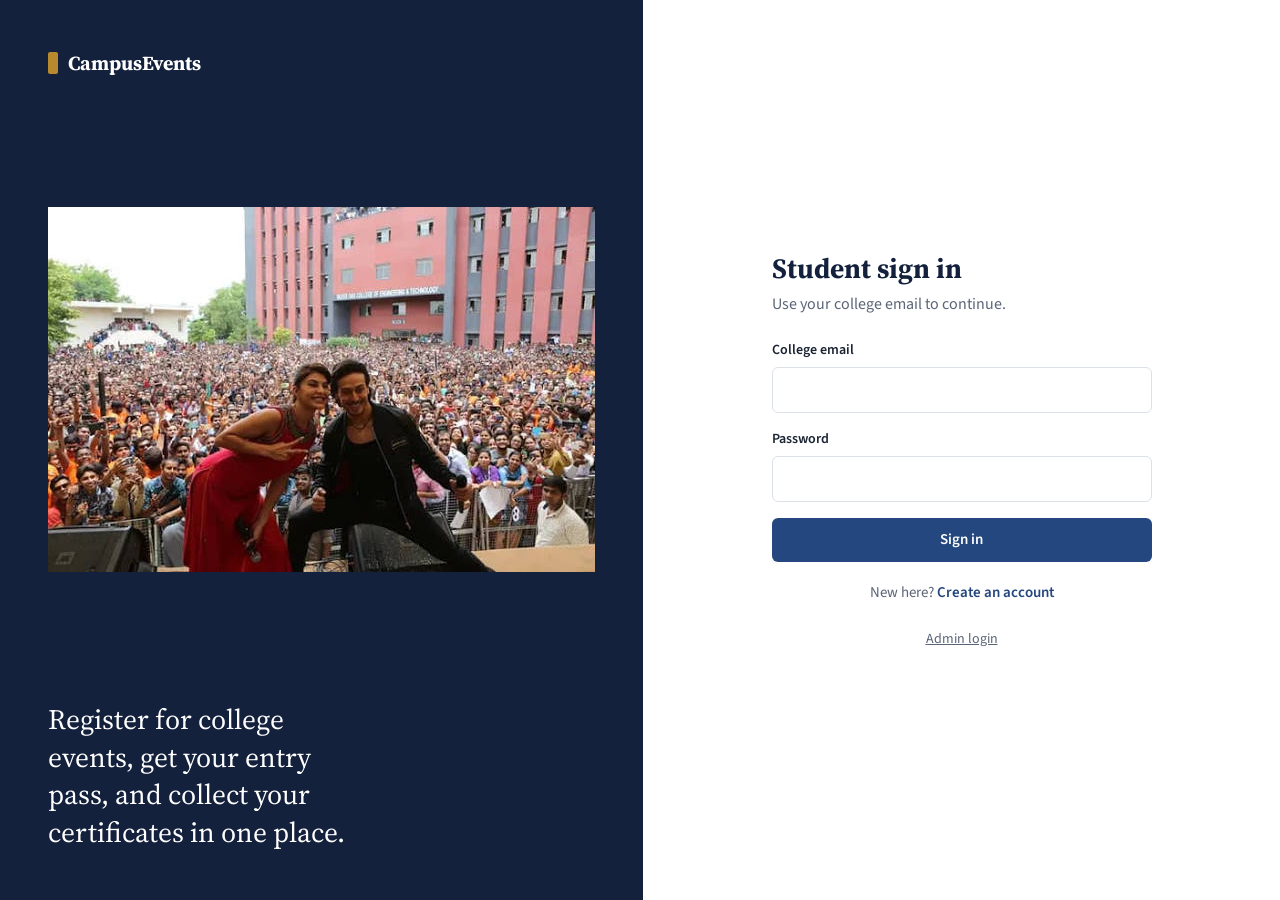
==== index.html @ 18488d8f "Add files via upload" ====
<!DOCTYPE html>
<html lang="en">
<head>
  <meta charset="UTF-8">
  <meta name="viewport" content="width=device-width, initial-scale=1.0">
  <meta name="description" content="Browse campus events, register, and keep your entry passes and certificates in one place.">
  <title>CampusEvents — Silver Oak University</title>
  <link rel="preconnect" href="https://fonts.googleapis.com">
  <link rel="preconnect" href="https://fonts.gstatic.com" crossorigin>
  <link href="https://fonts.googleapis.com/css2?family=Cinzel:wght@600;700&family=Source+Sans+3:wght@400;500;600&family=Source+Serif+4:ital,wght@0,600;0,700;1,600&display=swap" rel="stylesheet">
  <link rel="stylesheet" href="style.css">
</head>
<body>

  <!-- Auth screen -->
  <main id="auth-screen">
    <section class="auth-aside" aria-hidden="true">
      <div class="brand brand-light"><span class="brand-mark"></span>CampusEvents</div><br>
      <img src="./images/images.png" alt="Event picture"><br>
      <p class="auth-tagline">Register for college events, get your entry pass, and collect your certificates in one place.</p>
    </section>
    <section class="auth-panel">
      <div class="auth-card">
        <div class="brand brand-dark auth-brand-mobile"><span class="brand-mark"></span>CampusEvents</div>
        <h1 id="auth-title">Student sign in</h1>
        <p class="auth-sub" id="auth-sub">Use your college email to continue.</p>
        <div id="auth-notice" class="notice hidden" role="status"></div>
        <form id="auth-form" novalidate>
          <div class="field hidden" id="auth-name-field">
            <label for="auth-name">Full name</label>
            <input type="text" id="auth-name" autocomplete="name" placeholder="Enter your full name">
          </div>
          <div class="field">
            <label for="auth-email">College email</label>
            <input type="email" id="auth-email" autocomplete="email" required>
          </div>
          <div class="field">
            <label for="auth-password">Password</label>
            <input type="password" id="auth-password" autocomplete="current-password" minlength="6" required>
          </div>
          <div id="auth-error" class="form-error" role="alert"></div>
          <button type="submit" id="auth-btn" class="btn btn-primary btn-block">Sign in</button>
        </form>
        <p class="auth-toggle-row">
          <span id="auth-toggle-text">New here?</span>
          <button type="button" id="auth-toggle" class="link-btn">Create an account</button>
        </p>
        <p class="auth-switch"><a href="admin.html">Admin login</a></p>
      </div>
    </section>
  </main>

  <!-- Main app -->
  <div id="main-app" class="hidden">
    <header class="site-header">
      <div class="nav-content">
        <div class="brand brand-light"><span class="brand-mark"></span>CampusEvents</div>
        <div class="nav-user">
          <span id="user-display" class="user-display"></span>
          <button id="nav-logout" class="btn btn-outline-light btn-sm">Sign out</button>
        </div>
      </div>
    </header>

    <div class="container">
      <!-- Student view -->
      <div id="student-view">
        <div class="section-head">
          <h2>Welcome, <span id="student-greeting-name">Student</span></h2>
          <p class="muted">Browse upcoming events and register to receive your entry pass.</p>
        </div>
        <div class="grid" id="events-grid"></div>

        <div class="section-head section-gap">
          <h2>My passes and certificates</h2>
          <p class="muted">Show your pass at entry. Your Silver Oak University certificate is issued once attendance is marked.</p>
        </div>
        <div class="grid" id="passes-grid"></div>
      </div>
    </div>
  </div>

  <!-- UPI Payment Modal -->
  <div id="payment-modal" class="modal hidden" role="dialog" aria-modal="true" aria-labelledby="pay-modal-title">
    <div class="modal-content payment-modal-content">
      <h3 id="pay-modal-title">Complete Event Payment</h3>
      <p class="muted" id="pay-modal-subtitle">Scan the UPI QR code or tap Pay via UPI App.</p>

      <div class="upi-box">
        <div class="upi-amount" id="pay-modal-amount">₹0</div>
        <img id="pay-qr-img" src="" alt="UPI QR Code" class="upi-qr">
        <div class="upi-id-row">
          <span id="pay-upi-id" class="upi-id-text"></span>
          <button type="button" id="copy-upi-btn" class="btn btn-ghost btn-sm">Copy UPI ID</button>
        </div>
        <a id="upi-deep-link" href="#" class="btn btn-outline-primary btn-block upi-app-btn">Open UPI App (GPay / PhonePe / Paytm)</a>
      </div>

      <form id="payment-form" novalidate>
        <div class="field">
          <label for="utr-input">12-digit UPI Transaction / UTR ID</label>
          <input type="text" id="utr-input" placeholder="e.g. 412345678901" minlength="8" maxlength="30" required>
        </div>
        <div id="pay-error" class="form-error" role="alert"></div>
        <div class="modal-actions">
          <button type="button" id="pay-cancel-btn" class="btn btn-ghost">Cancel</button>
          <button type="submit" id="pay-submit-btn" class="btn btn-primary">Submit for Verification</button>
        </div>
      </form>
    </div>
  </div>

  <!-- Certificate Preview & Download Modal -->
  <div id="cert-modal" class="modal hidden" role="dialog" aria-modal="true" aria-labelledby="cert-modal-title">
    <div class="modal-content cert-modal-content">
      <div class="cert-modal-header">
        <div>
          <h3 id="cert-modal-title">Official Participation Certificate</h3>
          <p class="muted" style="margin:0;">Issued by Silver Oak University to <strong id="cert-recipient-label"></strong></p>
        </div>
        <button type="button" id="cert-close-btn" class="btn btn-ghost btn-sm">Close</button>
      </div>

      <div class="cert-canvas-wrap">
        <canvas id="cert-canvas" width="1400" height="990"></canvas>
      </div>

      <div class="modal-actions cert-actions">
        <button type="button" id="cert-download-png" class="btn btn-primary">Download PNG (High-Res)</button>
        <button type="button" id="cert-print-pdf" class="btn btn-outline-primary">Save as PDF / Print</button>
      </div>
    </div>
  </div>

  <div id="toast-region" class="toast-region" aria-live="polite" aria-atomic="false"></div>

  <script type="module" src="app.js"></script>
</body>
</html>
---- style.css ----
:root {
  --navy: #14213D;
  --navy-2: #1D3157;
  --primary: #24477F;
  --primary-hover: #1B3862;
  --gold: #B8892D;
  --bg: #F4F6F9;
  --surface: #FFFFFF;
  --text: #1B2433;
  --muted: #5B6577;
  --border: #DCE1E8;
  --success: #1B7F4B;
  --success-bg: #E6F4EC;
  --danger: #B42318;
  --danger-bg: #FDECEA;
  --warning: #9A6700;
  --warning-bg: #FFF8C5;
  --radius: 6px;
  --font-body: 'Source Sans 3', 'Segoe UI', system-ui, -apple-system, sans-serif;
  --font-head: 'Source Serif 4', Georgia, 'Times New Roman', serif;
}

*, *::before, *::after { box-sizing: border-box; }
* { margin: 0; padding: 0; }
html { -webkit-text-size-adjust: 100%; }
body {
  background: var(--bg);
  color: var(--text);
  font-family: var(--font-body);
  font-size: 1rem;
  line-height: 1.5;
  min-height: 100vh;
}
.hidden { display: none !important; }

h1, h2, h3 { font-family: var(--font-head); color: var(--navy); line-height: 1.25; }
h1 { font-size: 1.75rem; }
h2 { font-size: 1.375rem; }
h3 { font-size: 1.125rem; }
.muted { color: var(--muted); font-size: 0.9375rem; }

:focus-visible { outline: 2px solid var(--primary); outline-offset: 2px; }

/* Buttons */
.btn {
  display: inline-flex; align-items: center; justify-content: center; gap: 0.5rem;
  font: inherit; font-weight: 600; font-size: 0.9375rem;
  padding: 0.625rem 1.125rem;
  border-radius: var(--radius); border: 1px solid transparent;
  cursor: pointer; transition: background 0.15s, border-color 0.15s, color 0.15s;
  text-decoration: none;
}
.btn:disabled { opacity: 0.6; cursor: not-allowed; }
.btn-block { width: 100%; }
.btn-sm { padding: 0.375rem 0.75rem; font-size: 0.875rem; }
.btn-xs { padding: 0.25rem 0.55rem; font-size: 0.8125rem; gap: 0.35rem; }
.btn-primary { background: var(--primary); color: #fff; }
.btn-primary:hover:not(:disabled) { background: var(--primary-hover); }
.btn-outline-primary { background: transparent; color: var(--primary); border-color: var(--primary); }
.btn-outline-primary:hover:not(:disabled) { background: #E8EEF8; }
.btn-success { background: var(--success); color: #fff; }
.btn-success:hover:not(:disabled) { background: #14633A; }
.btn-danger { background: var(--danger); color: #fff; }
.btn-danger:hover:not(:disabled) { background: #911B12; }
.btn-warning { background: var(--warning-bg); color: var(--warning); border-color: #EBD39A; }
.btn-ghost { background: transparent; color: var(--text); border-color: var(--border); }
.btn-ghost:hover:not(:disabled) { background: var(--bg); }
.btn-outline-light { background: transparent; color: #fff; border-color: rgba(255,255,255,0.35); }
.btn-outline-light:hover { background: rgba(255,255,255,0.1); }
.link-btn { background: none; border: none; padding: 0; font: inherit; font-weight: 600; color: var(--primary); cursor: pointer; }
.link-btn:hover { text-decoration: underline; }

/* Forms */
.field { display: flex; flex-direction: column; gap: 0.375rem; margin-bottom: 1rem; }
.field label { font-size: 0.875rem; font-weight: 600; color: var(--text); }
input {
  font: inherit; width: 100%;
  padding: 0.625rem 0.75rem;
  border: 1px solid var(--border); border-radius: var(--radius);
  background: #fff; color: var(--text);
}
input:focus { outline: none; border-color: var(--primary); box-shadow: 0 0 0 3px rgba(36,71,127,0.15); }
.form-error { color: var(--danger); font-size: 0.875rem; min-height: 0; margin-bottom: 0.75rem; }
.form-error:empty { display: none; }

/* Brand */
.brand { display: flex; align-items: center; gap: 0.625rem; font-family: var(--font-head); font-weight: 700; font-size: 1.25rem; }
.brand-light { color: #fff; }
.brand-dark { color: var(--navy); }
.brand-mark { width: 10px; height: 22px; background: var(--gold); border-radius: 2px; display: inline-block; }

/* Auth */
#auth-screen { min-height: 100vh; display: grid; grid-template-columns: 1fr 1fr; }
.auth-aside { background: var(--navy); color: #fff; padding: 3rem; display: flex; flex-direction: column; justify-content: space-between; }
.auth-tagline { font-family: var(--font-head); font-size: 1.75rem; line-height: 1.35; max-width: 22ch; }
.auth-panel { display: flex; align-items: center; justify-content: center; padding: 2rem; background: var(--surface); }
.auth-card { width: 100%; max-width: 380px; }
.auth-brand-mobile { display: none; margin-bottom: 2rem; }
.auth-sub { color: var(--muted); margin: 0.375rem 0 1.5rem; }
.auth-toggle-row { margin-top: 1.25rem; font-size: 0.9375rem; color: var(--muted); text-align: center; }

/* Header */
.site-header { background: var(--navy); color: #fff; }
.nav-content { max-width: 1080px; margin: 0 auto; padding: 0 2rem; height: 64px; display: flex; align-items: center; gap: 2rem; }
.nav-user { display: flex; align-items: center; gap: 1rem; margin-left: auto; }
.user-display { font-size: 0.875rem; color: rgba(255,255,255,0.85); max-width: 280px; overflow: hidden; text-overflow: ellipsis; white-space: nowrap; }

/* Layout */
.container { max-width: 1080px; margin: 0 auto; padding: 2.5rem 2rem 4rem; }
.section-head { margin-bottom: 1.25rem; }
.section-head h2 { margin-bottom: 0.25rem; }
.section-head-flex { display: flex; justify-content: space-between; align-items: flex-end; gap: 1rem; flex-wrap: wrap; }
.section-gap { margin-top: 3rem; }
.grid { display: grid; grid-template-columns: repeat(auto-fill, minmax(320px, 1fr)); gap: 1.25rem; }

/* Cards */
.card { background: var(--surface); border: 1px solid var(--border); border-radius: var(--radius); padding: 1.25rem; }
.form-card { padding: 1.5rem; }
.form-row { display: flex; gap: 1rem; flex-wrap: wrap; }
.form-row .field { flex: 0 0 auto; min-width: 160px; }
.form-row .field-grow { flex: 1 1 200px; }
.form-row .field-price { flex: 0 0 135px; min-width: 135px; }

.event-card { display: flex; gap: 1rem; flex-direction: column; }
.event-top { display: flex; gap: 1rem; align-items: flex-start; }
.date-tile {
  flex: 0 0 auto; width: 56px; text-align: center;
  border: 1px solid var(--border); border-radius: var(--radius); overflow: hidden; background: #fff;
}
.date-tile .month { background: var(--navy); color: #fff; font-size: 0.75rem; font-weight: 600; padding: 0.125rem 0; letter-spacing: 0.04em; }
.date-tile .day { font-family: var(--font-head); font-weight: 700; font-size: 1.375rem; color: var(--navy); padding: 0.25rem 0; line-height: 1.1; }
.event-meta { min-width: 0; flex: 1; }
.event-title-row { display: flex; justify-content: space-between; align-items: flex-start; gap: 0.5rem; margin-bottom: 0.25rem; }
.event-title-row h3 { overflow-wrap: anywhere; }
.price-pill {
  flex: 0 0 auto; font-size: 0.75rem; font-weight: 700;
  padding: 0.15rem 0.55rem; border-radius: 999px; letter-spacing: 0.02em;
}
.price-free { background: var(--success-bg); color: var(--success); }
.price-paid { background: #FFF6E0; color: #7C5808; border: 1px solid #EBD39A; }

.meta-line { display: flex; align-items: center; gap: 0.375rem; color: var(--muted); font-size: 0.9375rem; }
.meta-line svg { flex: 0 0 auto; }
.card-footer { margin-top: auto; }

/* Passes */
.pass-card { border-top: 3px solid var(--primary); }
.pass-card.is-complete { border-top-color: var(--success); }
.pass-card.is-pending { border-top-color: #D4A017; }
.pass-card.is-rejected { border-top-color: var(--danger); }

.badge { display: inline-block; font-size: 0.8125rem; font-weight: 600; padding: 0.125rem 0.5rem; border-radius: 999px; margin-bottom: 0.75rem; }
.badge-pass { background: #E8EEF8; color: var(--primary); }
.badge-done { background: var(--success-bg); color: var(--success); }
.badge-pending { background: var(--warning-bg); color: var(--warning); }
.badge-rejected { background: var(--danger-bg); color: var(--danger); }
.badge-registered { background: #E8EEF8; color: var(--primary); }

.pass-holder {
  margin-top: 0.5rem;
  font-size: 0.875rem;
  color: var(--muted);
}
.pass-holder strong {
  color: var(--navy);
}

.pass-code {
  margin: 0.875rem 0 0.75rem; padding: 1.25rem 0.75rem; text-align: center;
  background: var(--bg); border: 1px dashed var(--border); border-radius: var(--radius);
  font-family: ui-monospace, 'SFMono-Regular', Menlo, Consolas, monospace; font-size: 0.8125rem; color: var(--muted);
  overflow-wrap: anywhere;
}
.pass-code strong { display: block; color: var(--text); font-size: 0.9375rem; margin-top: 0.25rem; }
.pass-hint { font-size: 0.875rem; color: var(--muted); text-align: center; }

/* Admin attendees */
.attendee-header-row {
  margin-top: 1rem;
  display: flex;
  justify-content: space-between;
  align-items: center;
  gap: 0.5rem;
}
.attendee-title { font-size: 0.9375rem; font-family: var(--font-body); font-weight: 600; color: var(--text); }
.attendee-list { margin-top: 0.5rem; }
.attendee-row { display: flex; justify-content: space-between; align-items: center; gap: 0.75rem; padding: 0.625rem 0; border-bottom: 1px solid var(--border); font-size: 0.9375rem; }
.attendee-row:last-child { border-bottom: none; }
.attendee-info { min-width: 0; flex: 1; }
.attendee-email { display: block; overflow: hidden; text-overflow: ellipsis; white-space: nowrap; }
.utr-sub { font-size: 0.8125rem; color: var(--muted); margin-top: 0.2rem; display: flex; flex-wrap: wrap; align-items: center; gap: 0.35rem; }
.utr-sub code { background: var(--bg); padding: 0.1rem 0.35rem; border-radius: 4px; color: var(--text); font-weight: 600; }
.mini-status { font-size: 0.75rem; font-weight: 600; padding: 0.05rem 0.4rem; border-radius: 4px; }
.status-paid-tag { background: var(--success-bg); color: var(--success); }
.status-free-tag { background: #E8EEF8; color: var(--primary); }
.status-pending-tag { background: var(--warning-bg); color: var(--warning); }
.status-rejected-tag { background: var(--danger-bg); color: var(--danger); }

.admin-actions-inline { display: flex; gap: 0.375rem; flex-shrink: 0; }
.status-present { color: var(--success); font-weight: 600; font-size: 0.875rem; }
.status-rejected { color: var(--danger); font-weight: 600; font-size: 0.875rem; }

/* Empty state */
.empty { grid-column: 1 / -1; padding: 2rem 1rem; text-align: center; color: var(--muted); border: 1px dashed var(--border); border-radius: var(--radius); background: var(--surface); }
.empty strong { display: block; color: var(--text); margin-bottom: 0.25rem; }
.empty-inline { color: var(--muted); font-size: 0.9375rem; padding: 0.5rem 0; }

/* Modals */
.modal { position: fixed; inset: 0; background: rgba(20,33,61,0.55); display: flex; align-items: center; justify-content: center; padding: 1rem; z-index: 50; }
.modal-content { background: var(--surface); padding: 1.75rem; border-radius: var(--radius); width: 100%; max-width: 420px; box-shadow: 0 20px 40px rgba(0,0,0,0.2); max-height: 92vh; overflow-y: auto; }
.modal-content .muted { margin: 0.25rem 0 1rem; }
.modal-actions { display: flex; justify-content: flex-end; gap: 0.5rem; margin-top: 0.5rem; }

/* Certificate Modal */
.cert-modal-content { max-width: 820px; }
.cert-modal-header { display: flex; justify-content: space-between; align-items: flex-start; gap: 1rem; margin-bottom: 1rem; }
.cert-canvas-wrap {
  border: 1px solid var(--border);
  border-radius: var(--radius);
  overflow: hidden;
  background: #eee;
  margin-bottom: 1rem;
}
#cert-canvas { width: 100%; height: auto; display: block; }
.cert-actions { flex-wrap: wrap; }

/* UPI Payment Box */
.upi-box {
  background: var(--bg);
  border: 1px solid var(--border);
  border-radius: var(--radius);
  padding: 1rem;
  text-align: center;
  margin-bottom: 1.25rem;
}
.upi-amount {
  font-family: var(--font-head);
  font-size: 1.5rem;
  font-weight: 700;
  color: var(--navy);
  margin-bottom: 0.5rem;
}
.upi-qr {
  width: 180px;
  height: 180px;
  object-fit: contain;
  background: #fff;
  padding: 0.5rem;
  border: 1px solid var(--border);
  border-radius: var(--radius);
  margin: 0 auto 0.75rem;
  display: block;
}
.upi-id-row {
  display: flex;
  align-items: center;
  justify-content: center;
  gap: 0.5rem;
  margin-bottom: 0.75rem;
}
.upi-id-text {
  font-family: ui-monospace, 'SFMono-Regular', Menlo, Consolas, monospace;
  font-size: 0.875rem;
  font-weight: 600;
  color: var(--text);
}
.upi-app-btn { font-size: 0.875rem; }

/* Toasts */
.toast-region { position: fixed; right: 1.25rem; bottom: 1.25rem; display: flex; flex-direction: column; gap: 0.5rem; z-index: 100; max-width: calc(100vw - 2.5rem); }
.toast {
  background: var(--navy); color: #fff; padding: 0.75rem 1rem; border-radius: var(--radius);
  font-size: 0.9375rem; box-shadow: 0 8px 20px rgba(0,0,0,0.2); border-left: 4px solid var(--gold);
  animation: toast-in 0.18s ease-out;
}
.toast.error { border-left-color: #F2877B; }
.toast.success { border-left-color: #5BC48A; }
@keyframes toast-in { from { opacity: 0; transform: translateY(6px); } to { opacity: 1; transform: none; } }

/* Responsive */
@media (max-width: 860px) {
  #auth-screen { grid-template-columns: 1fr; }
  .auth-aside { display: none; }
  .auth-brand-mobile { display: flex; }
}
@media (max-width: 640px) {
  .nav-content { padding: 0 1rem; gap: 0.75rem; flex-wrap: wrap; height: auto; padding-top: 0.75rem; padding-bottom: 0.75rem; }
  .user-display { display: none; }
  .container { padding: 1.5rem 1rem 3rem; }
  .grid { grid-template-columns: 1fr; }
}
@media (prefers-reduced-motion: reduce) {
  .toast { animation: none; }
  .btn { transition: none; }
}

/* Auth extras */
.notice { background: #FFF6E0; border: 1px solid #EBD39A; color: #6B4E0A; padding: 0.625rem 0.75rem; border-radius: var(--radius); font-size: 0.875rem; margin-bottom: 1rem; }
.auth-switch { margin-top: 1.5rem; text-align: center; font-size: 0.875rem; }
.auth-switch a { color: var(--muted); }
.auth-switch a:hover { color: var(--primary); }
.role-tag { font-family: var(--font-body); font-size: 0.75rem; font-weight: 600; background: var(--gold); color: var(--navy); padding: 0.125rem 0.5rem; border-radius: 999px; margin-left: 0.25rem; }
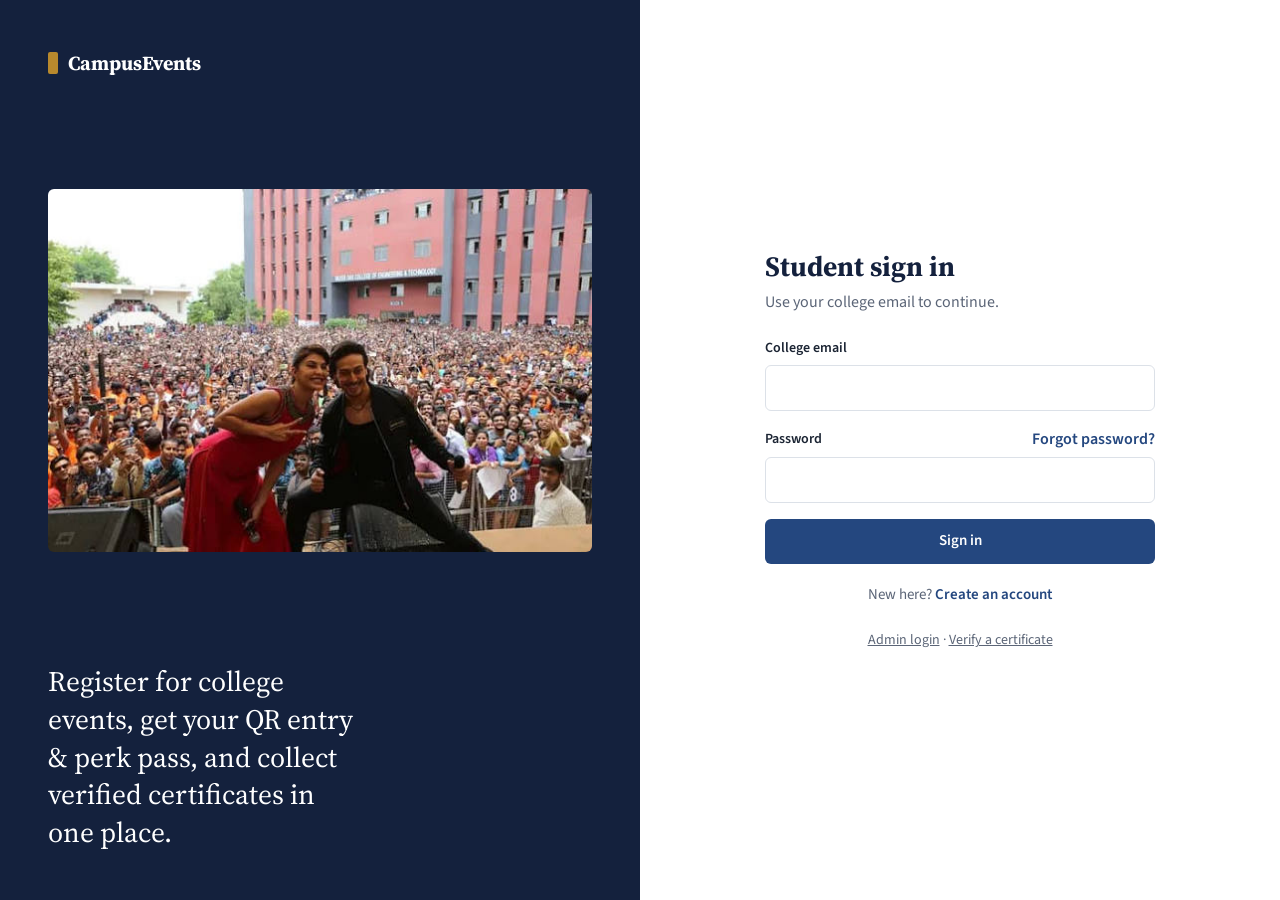
==== commit e214e27f: "Add files via upload" ====
--- a/index.html
+++ b/index.html
@@ -3,7 +3,7 @@
 <head>
   <meta charset="UTF-8">
   <meta name="viewport" content="width=device-width, initial-scale=1.0">
-  <meta name="description" content="Browse campus events, register, and keep your entry passes and certificates in one place.">
+  <meta name="description" content="Browse campus events, register, and keep your entry passes, meal coupons, and certificates in one place.">
   <title>CampusEvents — Silver Oak University</title>
   <link rel="preconnect" href="https://fonts.googleapis.com">
   <link rel="preconnect" href="https://fonts.gstatic.com" crossorigin>
@@ -16,8 +16,8 @@
   <main id="auth-screen">
     <section class="auth-aside" aria-hidden="true">
       <div class="brand brand-light"><span class="brand-mark"></span>CampusEvents</div><br>
-      <img src="./images/images.png" alt="Event picture"><br>
-      <p class="auth-tagline">Register for college events, get your entry pass, and collect your certificates in one place.</p>
+      <img src="./images/images.png" alt="Event picture" onerror="this.style.display='none'"><br>
+      <p class="auth-tagline">Register for college events, get your QR entry & perk pass, and collect verified certificates in one place.</p>
     </section>
     <section class="auth-panel">
       <div class="auth-card">
@@ -30,12 +30,31 @@
             <label for="auth-name">Full name</label>
             <input type="text" id="auth-name" autocomplete="name" placeholder="Enter your full name">
           </div>
+          <div class="field hidden" id="auth-enrollment-field">
+            <label for="auth-enrollment">Enrollment / Student ID</label>
+            <input type="text" id="auth-enrollment" placeholder="e.g. 220103100045">
+          </div>
+          <div class="field hidden" id="auth-dept-field">
+            <label for="auth-dept">Department / Institute</label>
+            <select id="auth-dept">
+              <option value="">Select department</option>
+              <option value="SOCET (Computer / IT)">SOCET (Computer / IT)</option>
+              <option value="ASOIT (Engineering)">ASOIT (Engineering)</option>
+              <option value="SOCCA (Computer Applications)">SOCCA (Computer Applications)</option>
+              <option value="SOCM (Management)">SOCM (Management)</option>
+              <option value="SOCS (Science)">SOCS (Science)</option>
+              <option value="Other">Other</option>
+            </select>
+          </div>
           <div class="field">
             <label for="auth-email">College email</label>
             <input type="email" id="auth-email" autocomplete="email" required>
           </div>
           <div class="field">
-            <label for="auth-password">Password</label>
+            <div class="label-row">
+              <label for="auth-password">Password</label>
+              <button type="button" id="forgot-password-btn" class="link-btn text-xs">Forgot password?</button>
+            </div>
             <input type="password" id="auth-password" autocomplete="current-password" minlength="6" required>
           </div>
           <div id="auth-error" class="form-error" role="alert"></div>
@@ -45,7 +64,7 @@
           <span id="auth-toggle-text">New here?</span>
           <button type="button" id="auth-toggle" class="link-btn">Create an account</button>
         </p>
-        <p class="auth-switch"><a href="admin.html">Admin login</a></p>
+        <p class="auth-switch"><a href="admin.html">Admin login</a> · <a href="verify.html">Verify a certificate</a></p>
       </div>
     </section>
   </main>
@@ -67,13 +86,32 @@
       <div id="student-view">
         <div class="section-head">
           <h2>Welcome, <span id="student-greeting-name">Student</span></h2>
-          <p class="muted">Browse upcoming events and register to receive your entry pass.</p>
+          <p class="muted">Browse upcoming events and register to receive your all-in-one QR pass.</p>
         </div>
+
+        <!-- Search & Category Filter Bar -->
+        <div class="filter-bar">
+          <input type="search" id="event-search" class="filter-search" placeholder="Search events by name or venue…">
+          <select id="event-category-filter" class="filter-select" aria-label="Filter by category">
+            <option value="all">All Categories</option>
+            <option value="Tech">Tech & Hackathon</option>
+            <option value="Workshop">Workshop & Seminar</option>
+            <option value="Cultural">Cultural & Fest</option>
+            <option value="Sports">Sports</option>
+            <option value="General">General</option>
+          </select>
+          <select id="event-price-filter" class="filter-select" aria-label="Filter by fee">
+            <option value="all">All Events</option>
+            <option value="free">Free Only</option>
+            <option value="paid">Paid Only</option>
+          </select>
+        </div>
+
         <div class="grid" id="events-grid"></div>
 
         <div class="section-head section-gap">
-          <h2>My passes and certificates</h2>
-          <p class="muted">Show your pass at entry. Your Silver Oak University certificate is issued once attendance is marked.</p>
+          <h2>My passes, coupons & certificates</h2>
+          <p class="muted">One QR code handles Gate Entry, Swag Kits, and Lunch Coupons. Your SOU certificate unlocks once attendance is scanned.</p>
         </div>
         <div class="grid" id="passes-grid"></div>
       </div>
@@ -126,6 +164,7 @@
       </div>
 
       <div class="modal-actions cert-actions">
+        <a id="cert-verify-link" href="verify.html" target="_blank" class="btn btn-ghost">Verify Online</a>
         <button type="button" id="cert-download-png" class="btn btn-primary">Download PNG (High-Res)</button>
         <button type="button" id="cert-print-pdf" class="btn btn-outline-primary">Save as PDF / Print</button>
       </div>
--- a/style.css
+++ b/style.css
@@ -4,6 +4,7 @@
   --primary: #24477F;
   --primary-hover: #1B3862;
   --gold: #B8892D;
+  --gold-hover: #9E7322;
   --bg: #F4F6F9;
   --surface: #FFFFFF;
   --text: #1B2433;
@@ -38,6 +39,10 @@
 h2 { font-size: 1.375rem; }
 h3 { font-size: 1.125rem; }
 .muted { color: var(--muted); font-size: 0.9375rem; }
+.text-xs { font-size: 0.8125rem; }
+.text-warning { color: var(--warning); font-weight: 600; }
+.text-danger { color: var(--danger); }
+.text-perk { color: var(--primary); font-weight: 600; }
 
 :focus-visible { outline: 2px solid var(--primary); outline-offset: 2px; }
 
@@ -56,6 +61,8 @@
 .btn-xs { padding: 0.25rem 0.55rem; font-size: 0.8125rem; gap: 0.35rem; }
 .btn-primary { background: var(--primary); color: #fff; }
 .btn-primary:hover:not(:disabled) { background: var(--primary-hover); }
+.btn-gold { background: var(--gold); color: var(--navy); font-weight: 700; }
+.btn-gold:hover:not(:disabled) { background: var(--gold-hover); color: #fff; }
 .btn-outline-primary { background: transparent; color: var(--primary); border-color: var(--primary); }
 .btn-outline-primary:hover:not(:disabled) { background: #E8EEF8; }
 .btn-success { background: var(--success); color: #fff; }
@@ -73,15 +80,30 @@
 /* Forms */
 .field { display: flex; flex-direction: column; gap: 0.375rem; margin-bottom: 1rem; }
 .field label { font-size: 0.875rem; font-weight: 600; color: var(--text); }
-input {
+.label-row { display: flex; justify-content: space-between; align-items: center; }
+input[type="text"], input[type="email"], input[type="password"], input[type="number"], input[type="date"], input[type="search"], select {
   font: inherit; width: 100%;
   padding: 0.625rem 0.75rem;
   border: 1px solid var(--border); border-radius: var(--radius);
   background: #fff; color: var(--text);
 }
-input:focus { outline: none; border-color: var(--primary); box-shadow: 0 0 0 3px rgba(36,71,127,0.15); }
+input:focus, select:focus { outline: none; border-color: var(--primary); box-shadow: 0 0 0 3px rgba(36,71,127,0.15); }
 .form-error { color: var(--danger); font-size: 0.875rem; min-height: 0; margin-bottom: 0.75rem; }
 .form-error:empty { display: none; }
+
+/* Perk Checkboxes in Admin Form */
+.perk-toggles-row {
+  display: flex; align-items: center; gap: 0.75rem; flex-wrap: wrap;
+  margin-bottom: 1.125rem; padding: 0.65rem 0.875rem;
+  background: var(--bg); border: 1px solid var(--border); border-radius: var(--radius);
+}
+.perk-toggles-label { font-size: 0.875rem; font-weight: 600; color: var(--navy); }
+.checkbox-pill {
+  display: inline-flex; align-items: center; gap: 0.4rem;
+  font-size: 0.875rem; font-weight: 500; cursor: pointer;
+  background: #fff; padding: 0.3rem 0.65rem; border: 1px solid var(--border); border-radius: 999px;
+}
+.checkbox-pill input[type="checkbox"] { width: auto; accent-color: var(--primary); cursor: pointer; }
 
 /* Brand */
 .brand { display: flex; align-items: center; gap: 0.625rem; font-family: var(--font-head); font-weight: 700; font-size: 1.25rem; }
@@ -92,26 +114,43 @@
 /* Auth */
 #auth-screen { min-height: 100vh; display: grid; grid-template-columns: 1fr 1fr; }
 .auth-aside { background: var(--navy); color: #fff; padding: 3rem; display: flex; flex-direction: column; justify-content: space-between; }
+.auth-aside img { max-width: 100%; border-radius: var(--radius); }
 .auth-tagline { font-family: var(--font-head); font-size: 1.75rem; line-height: 1.35; max-width: 22ch; }
 .auth-panel { display: flex; align-items: center; justify-content: center; padding: 2rem; background: var(--surface); }
-.auth-card { width: 100%; max-width: 380px; }
+.auth-card { width: 100%; max-width: 390px; }
 .auth-brand-mobile { display: none; margin-bottom: 2rem; }
 .auth-sub { color: var(--muted); margin: 0.375rem 0 1.5rem; }
 .auth-toggle-row { margin-top: 1.25rem; font-size: 0.9375rem; color: var(--muted); text-align: center; }
 
 /* Header */
 .site-header { background: var(--navy); color: #fff; }
-.nav-content { max-width: 1080px; margin: 0 auto; padding: 0 2rem; height: 64px; display: flex; align-items: center; gap: 2rem; }
-.nav-user { display: flex; align-items: center; gap: 1rem; margin-left: auto; }
-.user-display { font-size: 0.875rem; color: rgba(255,255,255,0.85); max-width: 280px; overflow: hidden; text-overflow: ellipsis; white-space: nowrap; }
+.nav-content { max-width: 1080px; margin: 0 auto; padding: 0 2rem; height: 64px; display: flex; align-items: center; gap: 1.5rem; }
+.nav-user { display: flex; align-items: center; gap: 0.875rem; margin-left: auto; }
+.user-display { font-size: 0.875rem; color: rgba(255,255,255,0.85); max-width: 260px; overflow: hidden; text-overflow: ellipsis; white-space: nowrap; }
 
 /* Layout */
-.container { max-width: 1080px; margin: 0 auto; padding: 2.5rem 2rem 4rem; }
+.container { max-width: 1080px; margin: 0 auto; padding: 2.25rem 2rem 4rem; }
 .section-head { margin-bottom: 1.25rem; }
 .section-head h2 { margin-bottom: 0.25rem; }
 .section-head-flex { display: flex; justify-content: space-between; align-items: flex-end; gap: 1rem; flex-wrap: wrap; }
 .section-gap { margin-top: 3rem; }
+.section-gap-sm { margin-top: 2rem; }
 .grid { display: grid; grid-template-columns: repeat(auto-fill, minmax(320px, 1fr)); gap: 1.25rem; }
+
+/* KPI Strip */
+.kpi-grid { display: grid; grid-template-columns: repeat(auto-fit, minmax(200px, 1fr)); gap: 1rem; }
+.kpi-card { padding: 1.125rem 1.25rem; border-left: 4px solid var(--primary); }
+.kpi-card.kpi-alert { border-left-color: var(--gold); background: #FFFDF7; }
+.kpi-label { display: block; font-size: 0.8125rem; font-weight: 600; color: var(--muted); text-transform: uppercase; letter-spacing: 0.03em; }
+.kpi-value { display: block; font-family: var(--font-head); font-size: 1.75rem; color: var(--navy); margin-top: 0.25rem; }
+
+/* Filter & Admin Toolbars */
+.filter-bar { display: flex; gap: 0.75rem; margin-bottom: 1.25rem; flex-wrap: wrap; }
+.filter-search { flex: 1 1 240px; }
+.filter-select { flex: 0 0 185px; }
+.admin-toolbar { display: flex; gap: 0.625rem; flex-wrap: wrap; align-items: center; }
+.filter-search-sm { width: 240px; padding: 0.42rem 0.65rem; font-size: 0.875rem; }
+.filter-select-sm { width: 175px; padding: 0.42rem 0.65rem; font-size: 0.875rem; }
 
 /* Cards */
 .card { background: var(--surface); border: 1px solid var(--border); border-radius: var(--radius); padding: 1.25rem; }
@@ -119,9 +158,10 @@
 .form-row { display: flex; gap: 1rem; flex-wrap: wrap; }
 .form-row .field { flex: 0 0 auto; min-width: 160px; }
 .form-row .field-grow { flex: 1 1 200px; }
-.form-row .field-price { flex: 0 0 135px; min-width: 135px; }
-
-.event-card { display: flex; gap: 1rem; flex-direction: column; }
+.form-row .field-price { flex: 0 0 140px; min-width: 140px; }
+.form-row .field-time { flex: 0 0 130px; min-width: 130px; }
+
+.event-card { display: flex; gap: 0.875rem; flex-direction: column; }
 .event-top { display: flex; gap: 1rem; align-items: flex-start; }
 .date-tile {
   flex: 0 0 auto; width: 56px; text-align: center;
@@ -132,6 +172,12 @@
 .event-meta { min-width: 0; flex: 1; }
 .event-title-row { display: flex; justify-content: space-between; align-items: flex-start; gap: 0.5rem; margin-bottom: 0.25rem; }
 .event-title-row h3 { overflow-wrap: anywhere; }
+.cat-tag {
+  display: inline-block; font-size: 0.75rem; font-weight: 600;
+  color: var(--primary); background: #E8EEF8; padding: 0.05rem 0.5rem;
+  border-radius: 4px; margin-bottom: 0.35rem;
+}
+.event-desc { font-size: 0.9rem; color: var(--muted); line-height: 1.45; }
 .price-pill {
   flex: 0 0 auto; font-size: 0.75rem; font-weight: 700;
   padding: 0.15rem 0.55rem; border-radius: 999px; letter-spacing: 0.02em;
@@ -139,51 +185,64 @@
 .price-free { background: var(--success-bg); color: var(--success); }
 .price-paid { background: #FFF6E0; color: #7C5808; border: 1px solid #EBD39A; }
 
-.meta-line { display: flex; align-items: center; gap: 0.375rem; color: var(--muted); font-size: 0.9375rem; }
+.meta-line { display: flex; align-items: center; gap: 0.375rem; color: var(--muted); font-size: 0.9375rem; margin-top: 0.15rem; }
 .meta-line svg { flex: 0 0 auto; }
 .card-footer { margin-top: auto; }
-
-/* Passes */
+.admin-event-controls { display: flex; gap: 0.5rem; padding-top: 0.25rem; border-top: 1px solid var(--border); }
+
+/* Passes & Entitlement Coupon Chips */
 .pass-card { border-top: 3px solid var(--primary); }
 .pass-card.is-complete { border-top-color: var(--success); }
 .pass-card.is-pending { border-top-color: #D4A017; }
 .pass-card.is-rejected { border-top-color: var(--danger); }
+.pass-top-row { display: flex; justify-content: space-between; align-items: center; margin-bottom: 0.65rem; }
+.pass-top-row .badge { margin-bottom: 0; }
+.cal-link { font-size: 0.8125rem; font-weight: 600; color: var(--primary); text-decoration: none; }
+.cal-link:hover { text-decoration: underline; }
 
 .badge { display: inline-block; font-size: 0.8125rem; font-weight: 600; padding: 0.125rem 0.5rem; border-radius: 999px; margin-bottom: 0.75rem; }
 .badge-pass { background: #E8EEF8; color: var(--primary); }
 .badge-done { background: var(--success-bg); color: var(--success); }
 .badge-pending { background: var(--warning-bg); color: var(--warning); }
 .badge-rejected { background: var(--danger-bg); color: var(--danger); }
-.badge-registered { background: #E8EEF8; color: var(--primary); }
-
-.pass-holder {
-  margin-top: 0.5rem;
-  font-size: 0.875rem;
-  color: var(--muted);
-}
-.pass-holder strong {
-  color: var(--navy);
-}
+
+.pass-holder { margin-top: 0.5rem; font-size: 0.875rem; color: var(--muted); }
+.pass-holder strong { color: var(--navy); }
+
+.coupon-strip {
+  display: flex; flex-wrap: wrap; gap: 0.4rem;
+  margin-top: 0.65rem;
+}
+.coupon-chip {
+  font-size: 0.75rem; padding: 0.2rem 0.55rem;
+  border-radius: 4px; border: 1px solid var(--border);
+}
+.coupon-chip.chip-ready { background: #F0F6FF; border-color: #C7DBF7; color: var(--primary); }
+.coupon-chip.chip-used { background: var(--success-bg); border-color: #B7E1C8; color: var(--success); }
 
 .pass-code {
-  margin: 0.875rem 0 0.75rem; padding: 1.25rem 0.75rem; text-align: center;
+  margin: 0.875rem 0 0.75rem; padding: 1rem 0.75rem; text-align: center;
   background: var(--bg); border: 1px dashed var(--border); border-radius: var(--radius);
   font-family: ui-monospace, 'SFMono-Regular', Menlo, Consolas, monospace; font-size: 0.8125rem; color: var(--muted);
   overflow-wrap: anywhere;
 }
-.pass-code strong { display: block; color: var(--text); font-size: 0.9375rem; margin-top: 0.25rem; }
+.pass-qr-img {
+  display: block; width: 136px; height: 136px; margin: 0 auto 0.65rem;
+  background: #fff; padding: 6px; border: 1px solid var(--border); border-radius: 4px;
+}
+.pass-code strong { display: block; color: var(--text); font-size: 0.9rem; margin-top: 0.25rem; }
 .pass-hint { font-size: 0.875rem; color: var(--muted); text-align: center; }
 
 /* Admin attendees */
 .attendee-header-row {
-  margin-top: 1rem;
+  margin-top: 0.5rem;
   display: flex;
   justify-content: space-between;
   align-items: center;
   gap: 0.5rem;
 }
 .attendee-title { font-size: 0.9375rem; font-family: var(--font-body); font-weight: 600; color: var(--text); }
-.attendee-list { margin-top: 0.5rem; }
+.attendee-list { margin-top: 0.5rem; max-height: 340px; overflow-y: auto; }
 .attendee-row { display: flex; justify-content: space-between; align-items: center; gap: 0.75rem; padding: 0.625rem 0; border-bottom: 1px solid var(--border); font-size: 0.9375rem; }
 .attendee-row:last-child { border-bottom: none; }
 .attendee-info { min-width: 0; flex: 1; }
@@ -196,9 +255,65 @@
 .status-pending-tag { background: var(--warning-bg); color: var(--warning); }
 .status-rejected-tag { background: var(--danger-bg); color: var(--danger); }
 
-.admin-actions-inline { display: flex; gap: 0.375rem; flex-shrink: 0; }
-.status-present { color: var(--success); font-weight: 600; font-size: 0.875rem; }
+.admin-actions-inline { display: flex; gap: 0.375rem; flex-wrap: wrap; justify-content: flex-end; align-items: center; flex-shrink: 0; }
+.status-present { color: var(--success); font-weight: 600; font-size: 0.8125rem; }
 .status-rejected { color: var(--danger); font-weight: 600; font-size: 0.875rem; }
+
+.mini-toggle {
+  font: inherit; font-size: 0.75rem; font-weight: 600;
+  padding: 0.2rem 0.45rem; border-radius: 4px;
+  border: 1px solid var(--border); background: #fff; color: var(--muted);
+  cursor: pointer; transition: all 0.15s;
+}
+.mini-toggle:hover:not(:disabled) { border-color: var(--primary); color: var(--primary); }
+.mini-toggle.is-claimed { background: var(--success-bg); border-color: #B7E1C8; color: var(--success); }
+
+/* Multi-Mode QR Scanner Modal */
+.scanner-mode-bar {
+  display: grid; grid-template-columns: repeat(3, 1fr); gap: 0.375rem;
+  background: var(--bg); padding: 0.3rem; border-radius: var(--radius);
+  border: 1px solid var(--border); margin-bottom: 0.875rem;
+}
+.mode-tab {
+  font: inherit; font-size: 0.8125rem; font-weight: 600;
+  padding: 0.45rem 0.5rem; border: none; border-radius: 4px;
+  background: transparent; color: var(--muted); cursor: pointer;
+  transition: background 0.15s, color 0.15s;
+}
+.mode-tab.is-active { background: var(--navy); color: #fff; }
+.qr-reader-box {
+  width: 100%;
+  min-height: 220px;
+  background: var(--bg);
+  border: 1px solid var(--border);
+  border-radius: var(--radius);
+  overflow: hidden;
+  margin-bottom: 0.875rem;
+}
+.scan-result {
+  padding: 0.75rem;
+  border-radius: var(--radius);
+  font-size: 0.9rem;
+  margin-bottom: 0.875rem;
+}
+.scan-success { background: var(--success-bg); color: var(--success); border: 1px solid #B7E1C8; }
+.scan-warn { background: var(--warning-bg); color: var(--warning); border: 1px solid #EBD39A; }
+.scan-error { background: var(--danger-bg); color: var(--danger); border: 1px solid #F5C2BE; }
+.manual-checkin-row { display: flex; gap: 0.5rem; }
+.manual-checkin-row input { flex: 1; }
+
+/* Verification Page */
+.verify-box { margin-top: 1.5rem; padding: 1.25rem; border-radius: var(--radius); border: 1px solid var(--border); }
+.verify-valid { background: #F7FCF9; border-color: #B7E1C8; }
+.verify-invalid { background: var(--danger-bg); border-color: #F5C2BE; color: var(--danger); }
+.verify-badge {
+  display: inline-block; font-size: 0.8125rem; font-weight: 700;
+  background: var(--success); color: #fff; padding: 0.2rem 0.65rem;
+  border-radius: 999px; margin-bottom: 0.75rem;
+}
+.verify-details { display: grid; grid-template-columns: 1fr 1fr; gap: 0.75rem; margin-top: 0.75rem; }
+.verify-details dt { font-size: 0.75rem; text-transform: uppercase; color: var(--muted); font-weight: 600; }
+.verify-details dd { font-weight: 600; color: var(--navy); margin-top: 0.1rem; word-break: break-all; }
 
 /* Empty state */
 .empty { grid-column: 1 / -1; padding: 2rem 1rem; text-align: center; color: var(--muted); border: 1px dashed var(--border); border-radius: var(--radius); background: var(--surface); }
@@ -207,7 +322,7 @@
 
 /* Modals */
 .modal { position: fixed; inset: 0; background: rgba(20,33,61,0.55); display: flex; align-items: center; justify-content: center; padding: 1rem; z-index: 50; }
-.modal-content { background: var(--surface); padding: 1.75rem; border-radius: var(--radius); width: 100%; max-width: 420px; box-shadow: 0 20px 40px rgba(0,0,0,0.2); max-height: 92vh; overflow-y: auto; }
+.modal-content { background: var(--surface); padding: 1.75rem; border-radius: var(--radius); width: 100%; max-width: 450px; box-shadow: 0 20px 40px rgba(0,0,0,0.2); max-height: 92vh; overflow-y: auto; }
 .modal-content .muted { margin: 0.25rem 0 1rem; }
 .modal-actions { display: flex; justify-content: flex-end; gap: 0.5rem; margin-top: 0.5rem; }
 
@@ -288,6 +403,7 @@
   .user-display { display: none; }
   .container { padding: 1.5rem 1rem 3rem; }
   .grid { grid-template-columns: 1fr; }
+  .verify-details { grid-template-columns: 1fr; }
 }
 @media (prefers-reduced-motion: reduce) {
   .toast { animation: none; }
@@ -296,7 +412,7 @@
 
 /* Auth extras */
 .notice { background: #FFF6E0; border: 1px solid #EBD39A; color: #6B4E0A; padding: 0.625rem 0.75rem; border-radius: var(--radius); font-size: 0.875rem; margin-bottom: 1rem; }
-.auth-switch { margin-top: 1.5rem; text-align: center; font-size: 0.875rem; }
+.auth-switch { margin-top: 1.5rem; text-align: center; font-size: 0.875rem; color: var(--muted); }
 .auth-switch a { color: var(--muted); }
 .auth-switch a:hover { color: var(--primary); }
 .role-tag { font-family: var(--font-body); font-size: 0.75rem; font-weight: 600; background: var(--gold); color: var(--navy); padding: 0.125rem 0.5rem; border-radius: 999px; margin-left: 0.25rem; }
